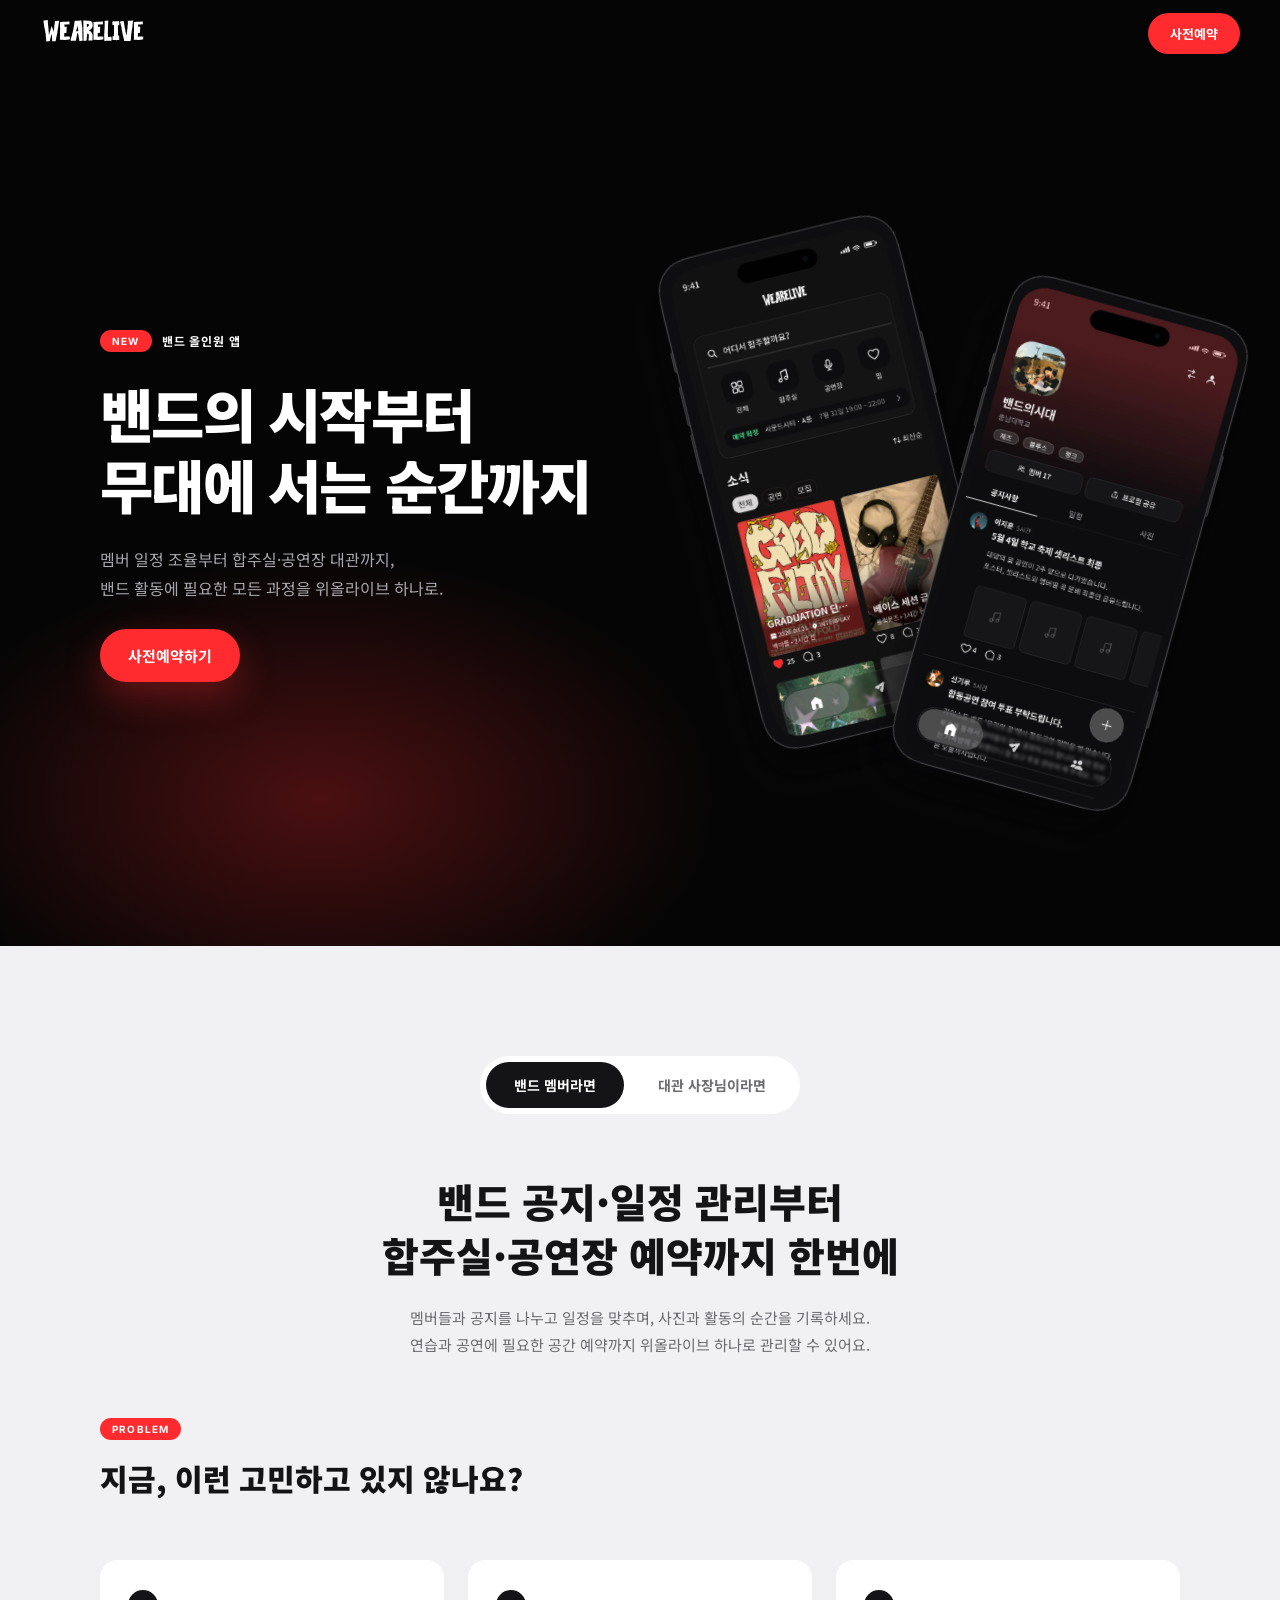
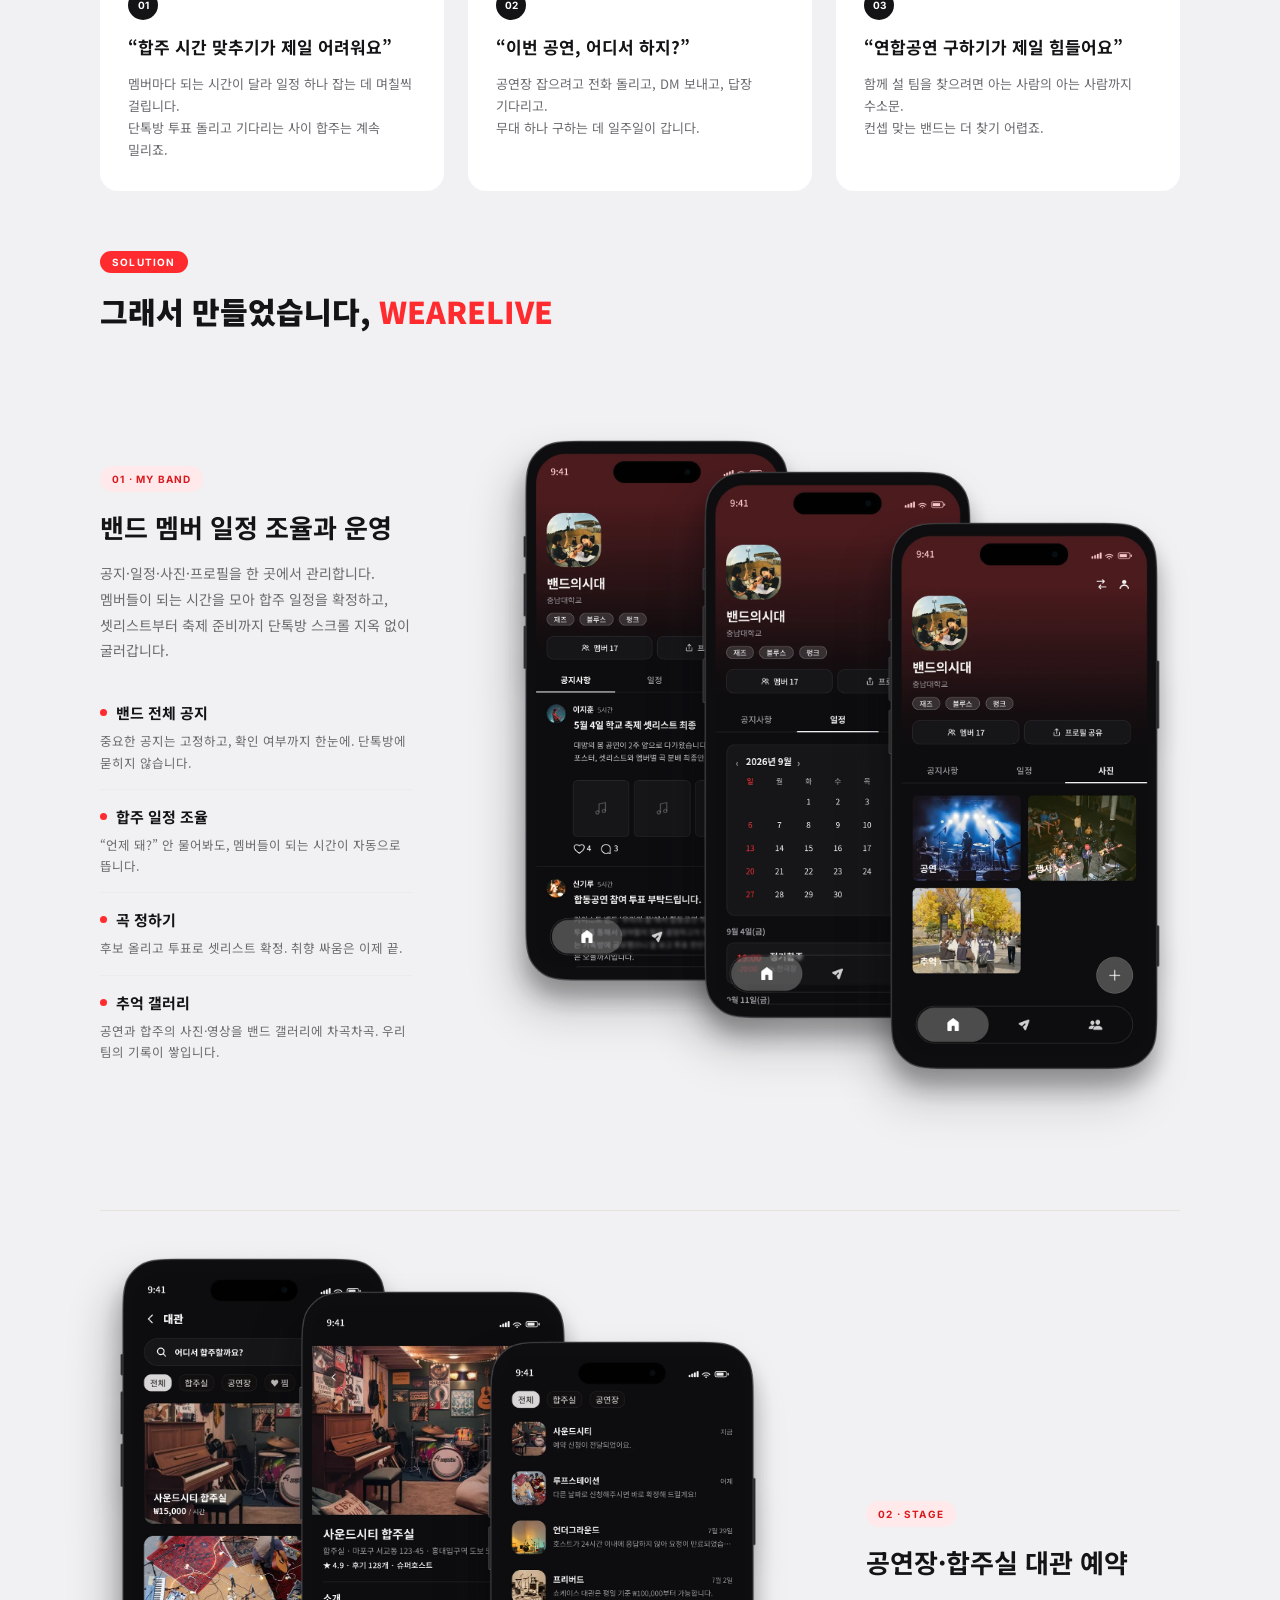
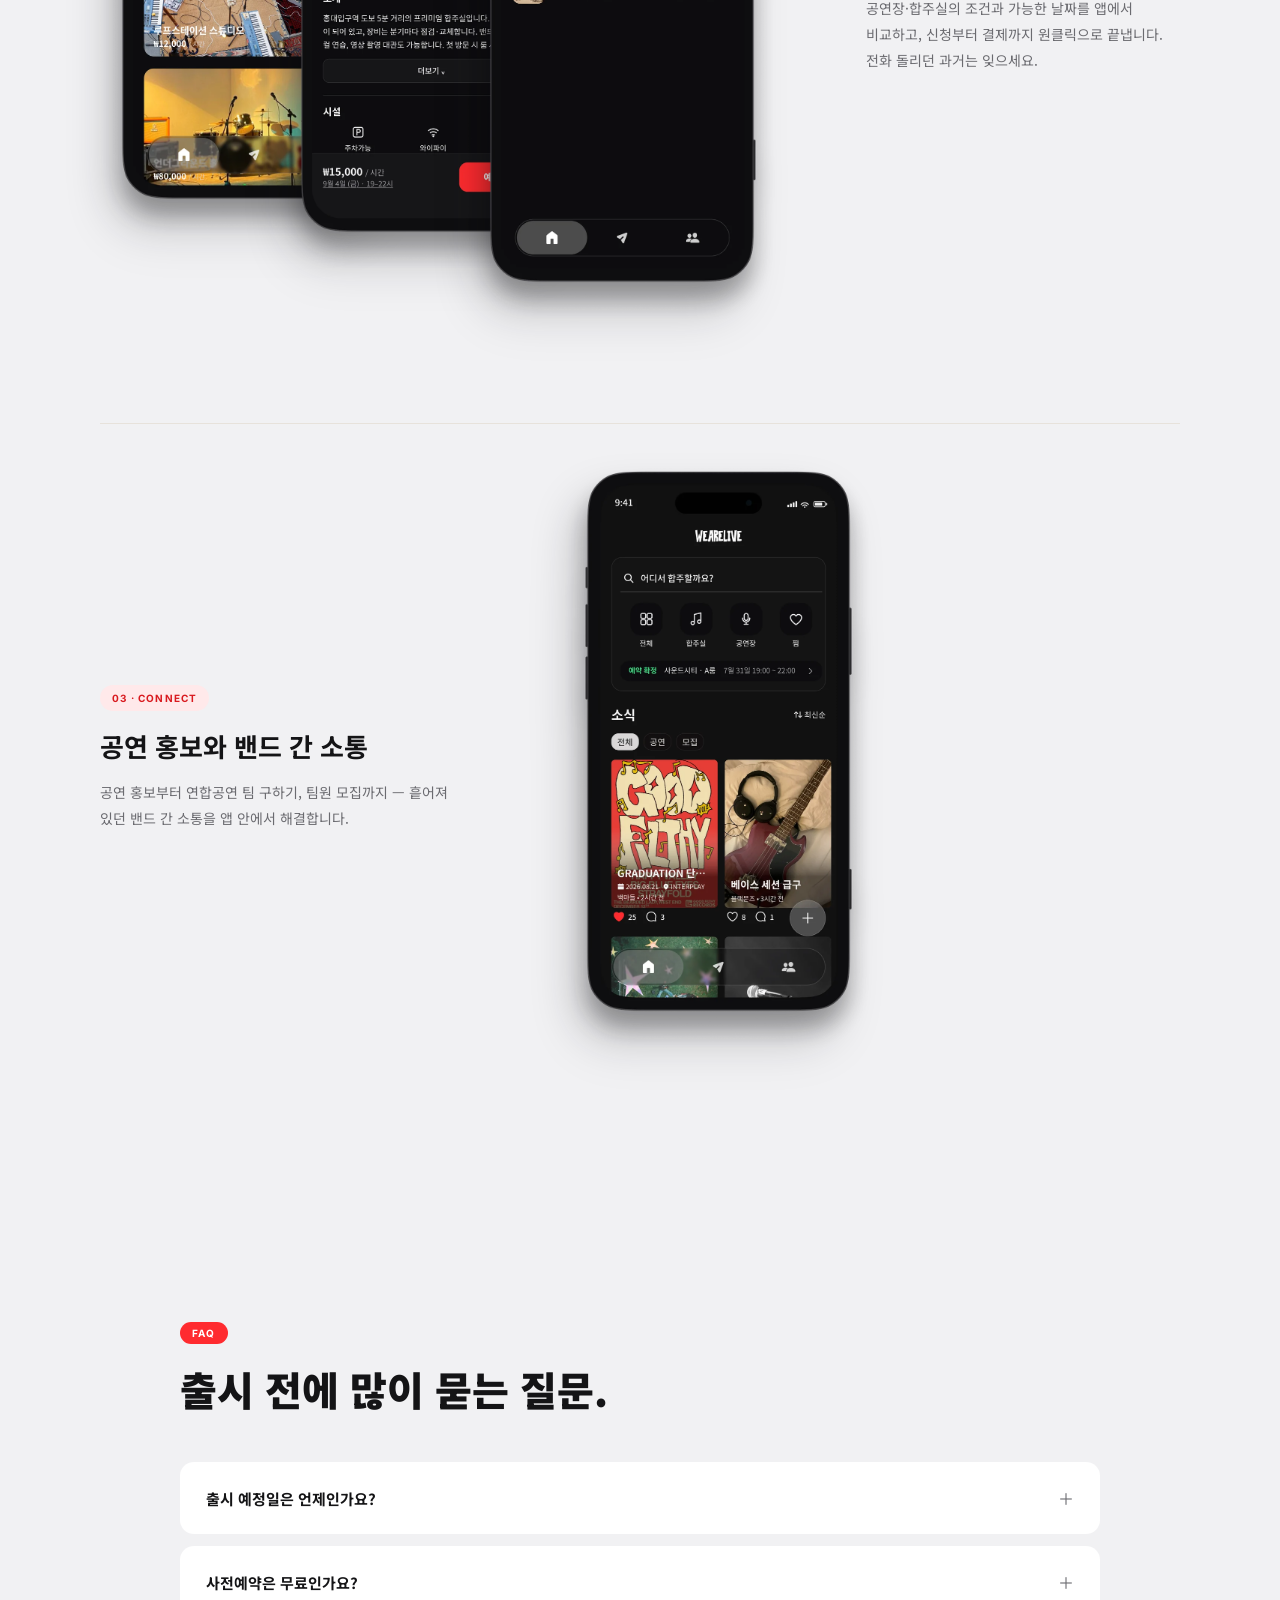
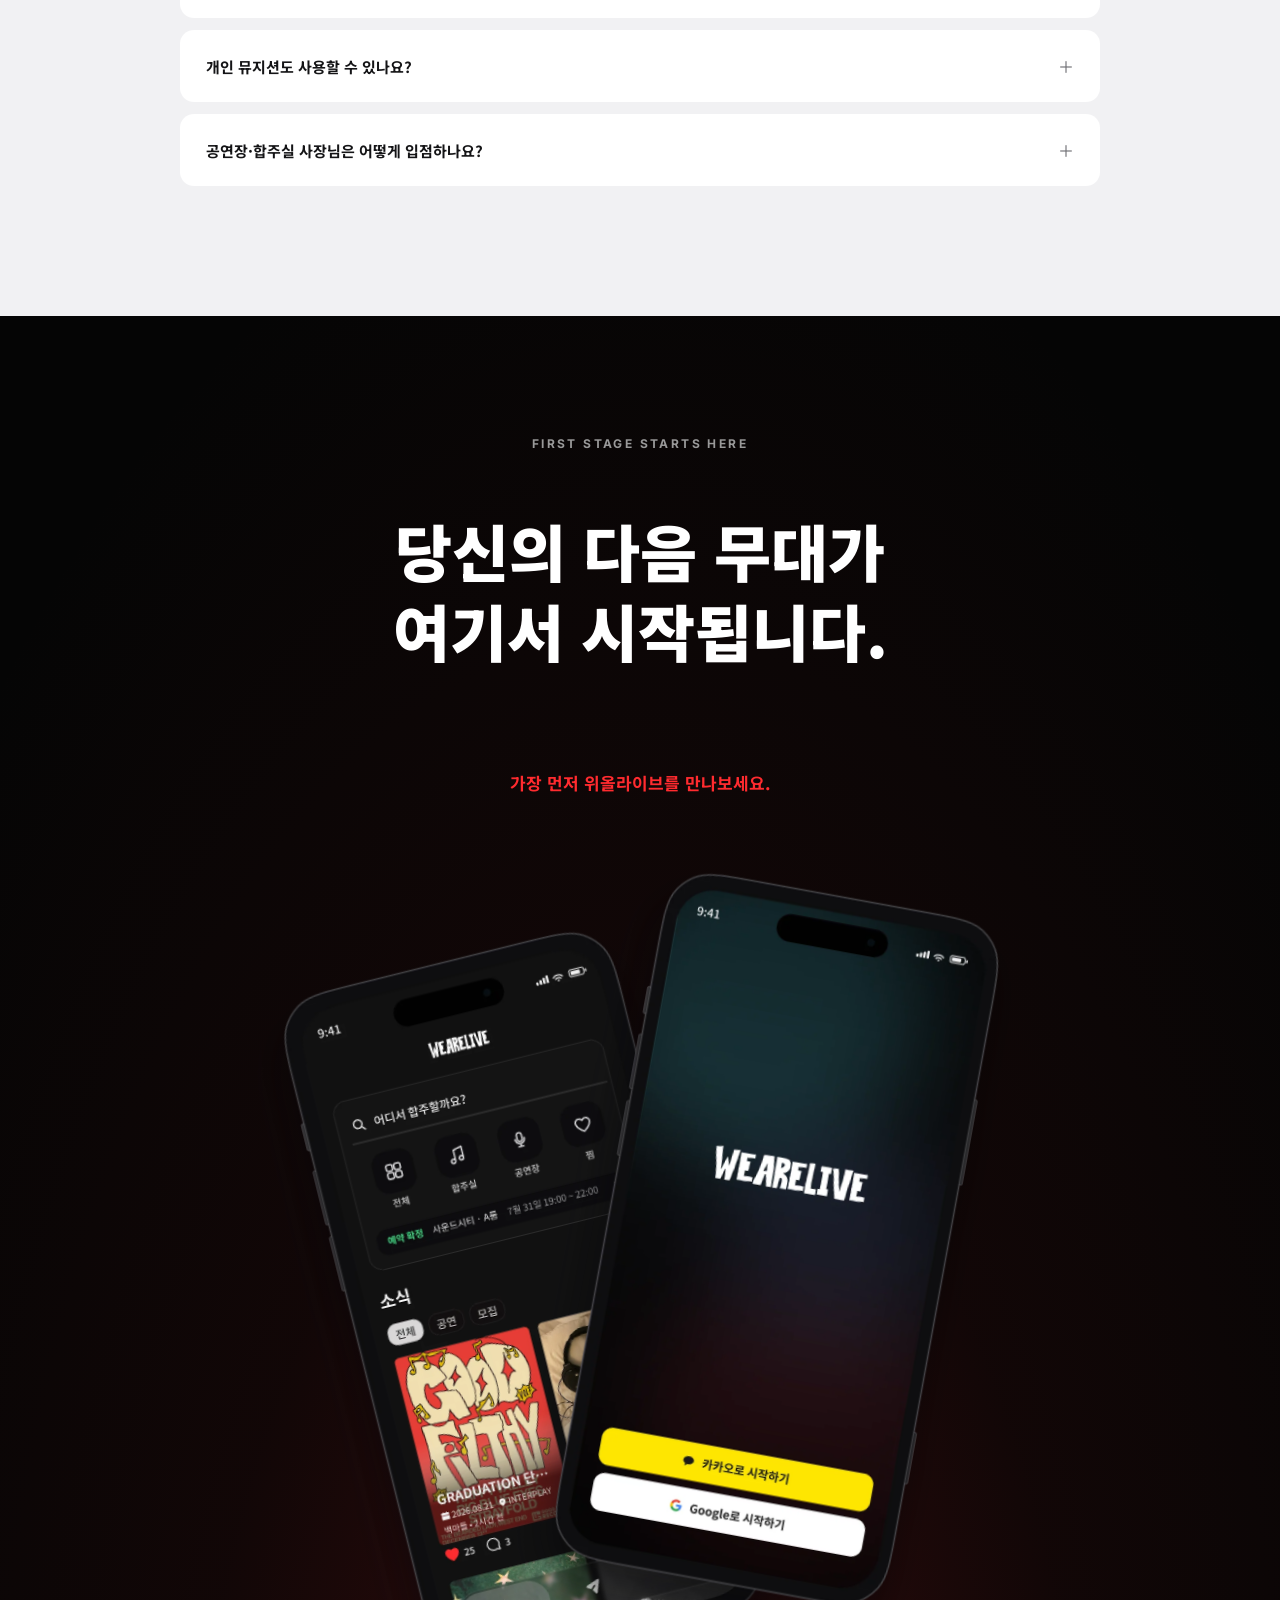
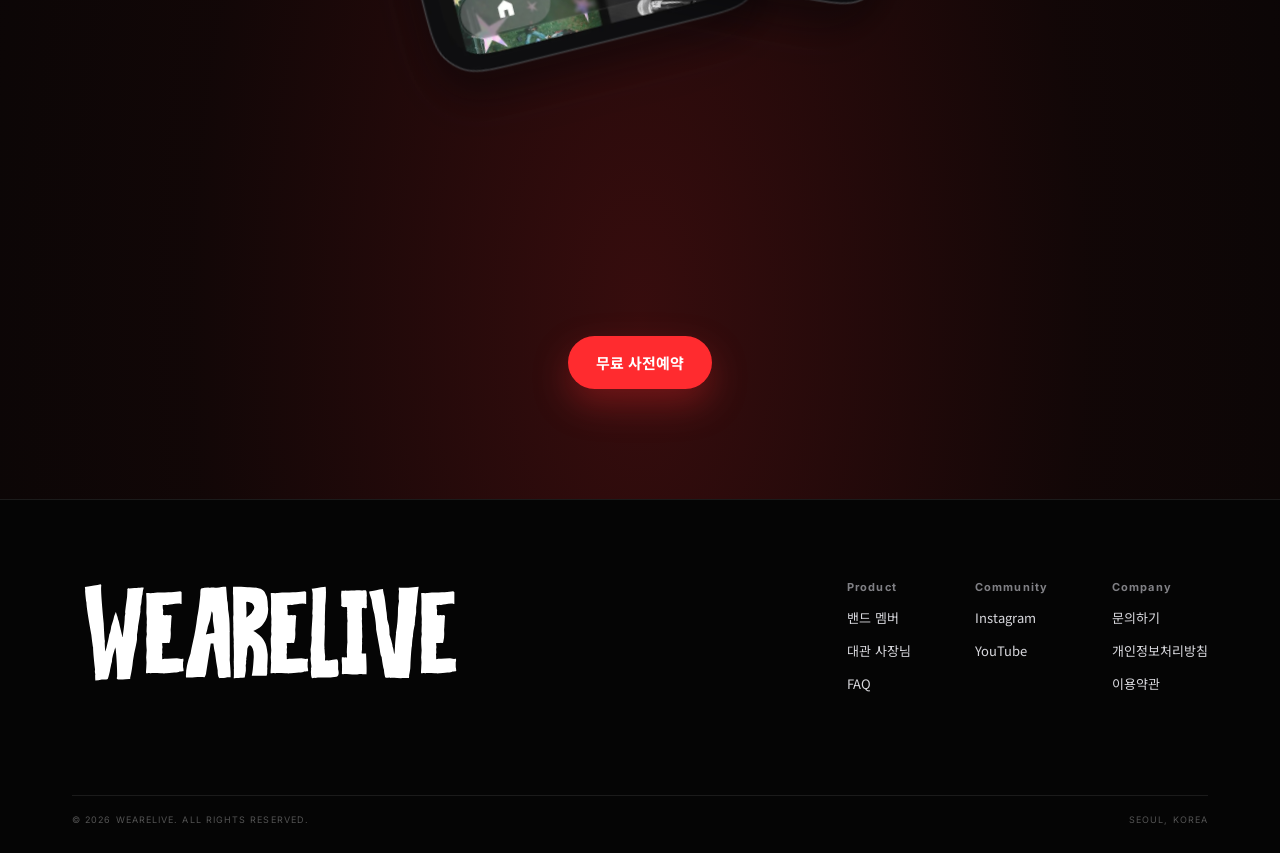
==== index.html @ c90bc494 "백엔드 제거: 서버 없이 동작하는 정적 웹페이지로 전환 - Spring Boot 프로젝트(Java·Thymeleaf·Maven·테스트) 전체 삭제 - 밴드 멤버 페이지는 index" ====
<!DOCTYPE html>
<!-- Figma "01 랜딩 – 밴드 탭" (node 102:819) — 밴드 멤버(일반 유저) 랜딩. 사장님 페이지(owner.html)와 자산·폼을 공유하지 않습니다. -->
<html lang="ko">
<head>
  <meta charset="UTF-8">
  <meta name="viewport" content="width=device-width, initial-scale=1.0">
  <link rel="icon" type="image/svg+xml" href="assets/shared/logo.svg">
  <link rel="preconnect" href="https://fonts.googleapis.com">
  <link rel="preconnect" href="https://fonts.gstatic.com" crossorigin>
  <link rel="stylesheet" href="https://fonts.googleapis.com/css2?family=Inter:wght@400;700;800&family=Noto+Sans+KR:wght@400;700;900&display=swap">
  <link rel="stylesheet" href="css/landing.css">
  <script src="js/landing.js" defer></script>
  <title>WEARELIVE — 밴드의 시작부터 무대에 서는 순간까지</title>
  <meta name="description" content="밴드 멤버 일정 조율부터 합주실·공연장 대관까지, 밴드 활동에 필요한 모든 과정을 위올라이브 하나로.">
</head>
<body class="landing landing--band">
  <header class="site-header">
    <a href="index.html" class="site-header__logo" aria-label="WEARELIVE 홈">
      <img src="assets/shared/logo.svg" alt="WEARELIVE" width="107" height="28">
    </a>
    <a class="red-button red-button--sm" href="https://docs.google.com/forms/d/1k9AXAFiB6ekKuRddNuYwUhi_EzoPl2kFMu6Gv_m4BY8/viewform?edit_requested=true">사전예약</a>
  </header>
  <main>
    <section class="hero">
      <div class="hero__inner">
        <div class="hero__copy">
          <div class="hero__eyebrow">
            <span class="pill pill--solid">NEW</span>
            <span>밴드 올인원 앱</span>
          </div>
          <h1 class="hero__title">
            <span>밴드의 시작부터</span><span>무대에 서는 순간까지</span>
          </h1>
          <p class="hero__desc">
            <span>멤버 일정 조율부터 합주실·공연장 대관까지,</span><span>밴드 활동에 필요한 모든 과정을 위올라이브 하나로.</span>
          </p>
          <a class="red-button red-button--md" href="https://docs.google.com/forms/d/1k9AXAFiB6ekKuRddNuYwUhi_EzoPl2kFMu6Gv_m4BY8/viewform?edit_requested=true">사전예약하기</a>
        </div>
        <div class="hero__visual">
          <div class="phone-collage" style="width:647.31px;aspect-ratio:647.31 / 659">
            <div class="phone-collage__box" style="left:0%;top:0%;width:63.055%;height:90.344%">
              <div class="phone-collage__phone" style="width:70.47%;height:91.14%;transform:rotate(-13.73deg)">
                <img class="phone-shot" src="assets/band/phone-home.webp" alt="위올라이브 홈 화면" decoding="async" loading="eager">
              </div>
            </div>
            <div class="phone-collage__box" style="left:34.694%;top:8.869%;width:65.306%;height:91.13%">
              <div class="phone-collage__phone" style="width:68.133%;height:90.475%;transform:rotate(15.5deg)">
                <img class="phone-shot" src="assets/band/phone-band-notice.webp" alt="밴드 공지사항 화면" decoding="async" loading="eager">
              </div>
            </div>
          </div>
        </div>
      </div>
    </section>
    <section class="audience" aria-label="밴드 멤버를 위한 기능">
      <nav class="audience-switch" aria-label="대상 선택">
        <span class="audience-switch__tab is-active" aria-current="page">밴드 멤버라면</span>
        <a href="owner.html" class="audience-switch__tab">대관 사장님이라면</a>
      </nav>
      <div class="panel-hero">
        <h2 class="panel-hero__title">
          <span>밴드 공지·일정 관리부터</span><span>합주실·공연장 예약까지 한번에</span>
        </h2>
        <p class="panel-hero__desc">
          <span>멤버들과 공지를 나누고 일정을 맞추며, 사진과 활동의 순간을 기록하세요.</span><span>연습과 공연에 필요한 공간 예약까지 위올라이브 하나로 관리할 수 있어요.</span>
        </p>
      </div>
      <div class="section-head">
        <span class="pill pill--solid">PROBLEM</span>
        <h2 class="section-head__title">지금, 이런 고민하고 있지 않나요?</h2>
      </div>
      <ol class="problem-grid">
        <li class="problem-card">
          <span class="problem-card__num">01</span>
          <h3 class="problem-card__title">“합주 시간 맞추기가 제일 어려워요”</h3>
          <p class="problem-card__body">
            <span>멤버마다 되는 시간이 달라 일정 하나 잡는 데 며칠씩 걸립니다.</span><span>단톡방 투표 돌리고 기다리는 사이 합주는 계속 밀리죠.</span>
          </p>
        </li>
        <li class="problem-card">
          <span class="problem-card__num">02</span>
          <h3 class="problem-card__title">“이번 공연, 어디서 하지?”</h3>
          <p class="problem-card__body">
            <span>공연장 잡으려고 전화 돌리고, DM 보내고, 답장 기다리고.</span><span>무대 하나 구하는 데 일주일이 갑니다.</span>
          </p>
        </li>
        <li class="problem-card">
          <span class="problem-card__num">03</span>
          <h3 class="problem-card__title">“연합공연 구하기가 제일 힘들어요”</h3>
          <p class="problem-card__body">
            <span>함께 설 팀을 찾으려면 아는 사람의 아는 사람까지 수소문.</span><span>컨셉 맞는 밴드는 더 찾기 어렵죠.</span>
          </p>
        </li>
      </ol>
      <div class="section-head">
        <span class="pill pill--solid">SOLUTION</span>
        <h2 class="section-head__title">그래서 만들었습니다, <em>WEARELIVE</em></h2>
      </div>
      <div class="solution-rows">
        <div class="solution-row solution-row--visual-right">
          <div class="solution-row__text">
            <div class="solution-intro">
              <span class="pill pill--tint">01 · MY BAND</span>
              <h3 class="solution-intro__title">밴드 멤버 일정 조율과 운영</h3>
              <p class="solution-intro__desc">
                <span>공지·일정·사진·프로필을 한 곳에서 관리합니다. 멤버들이 되는 시간을 모아 합주 일정을</span><span>확정하고, 셋리스트부터 축제 준비까지 단톡방 스크롤 지옥 없이 굴러갑니다.</span>
              </p>
            </div>
            <ul class="feature-list">
              <li class="feature-list__item">
                <span class="feature-list__title">
                  <img src="assets/shared/bullet-dot.svg" alt="" width="7" height="7">
                  밴드 전체 공지
                </span>
                <span class="feature-list__body">중요한 공지는 고정하고, 확인 여부까지 한눈에. 단톡방에 묻히지 않습니다.</span>
              </li>
              <li class="feature-list__item">
                <span class="feature-list__title">
                  <img src="assets/shared/bullet-dot.svg" alt="" width="7" height="7">
                  합주 일정 조율
                </span>
                <span class="feature-list__body">“언제 돼?” 안 물어봐도, 멤버들이 되는 시간이 자동으로 뜹니다.</span>
              </li>
              <li class="feature-list__item">
                <span class="feature-list__title">
                  <img src="assets/shared/bullet-dot.svg" alt="" width="7" height="7">
                  곡 정하기
                </span>
                <span class="feature-list__body">후보 올리고 투표로 셋리스트 확정. 취향 싸움은 이제 끝.</span>
              </li>
              <li class="feature-list__item">
                <span class="feature-list__title">
                  <img src="assets/shared/bullet-dot.svg" alt="" width="7" height="7">
                  추억 갤러리
                </span>
                <span class="feature-list__body">공연과 합주의 사진·영상을 밴드 갤러리에 차곡차곡. 우리 팀의 기록이 쌓입니다.</span>
              </li>
            </ul>
          </div>
          <div class="solution-row__visual">
            <div class="phone-collage" style="width:677px;aspect-ratio:677 / 669">
              <div class="phone-collage__box" style="left:0%;top:0%;width:45.495%;height:86.846%">
                <div class="phone-collage__phone" style="width:100%;height:100%">
                  <img class="phone-shot" src="assets/band/phone-band-notice.webp" alt="밴드 공지사항 화면" decoding="async" loading="lazy">
                </div>
              </div>
              <div class="phone-collage__box" style="left:26.44%;top:4.634%;width:45.938%;height:87.892%">
                <div class="phone-collage__phone" style="width:100%;height:100%">
                  <img class="phone-shot" src="assets/band/phone-band-schedule.webp" alt="밴드 일정 캘린더 화면" decoding="async" loading="lazy">
                </div>
              </div>
              <div class="phone-collage__box" style="left:53.914%;top:12.257%;width:46.086%;height:87.743%">
                <div class="phone-collage__phone" style="width:100%;height:100%">
                  <img class="phone-shot" src="assets/band/phone-band-photos.webp" alt="밴드 사진 갤러리 화면" decoding="async" loading="lazy">
                </div>
              </div>
            </div>
          </div>
        </div>
        <div class="solution-row solution-row--visual-left">
          <div class="solution-row__text">
            <div class="solution-intro">
              <span class="pill pill--tint">02 · STAGE</span>
              <h3 class="solution-intro__title">공연장·합주실 대관 예약</h3>
              <p class="solution-intro__desc">
                <span>공연장·합주실의 조건과 가능한 날짜를 앱에서 비교하고, 신청부터 결제까지 원클릭으로 끝냅니다.</span><span>전화 돌리던 과거는 잊으세요.</span>
              </p>
            </div>
          </div>
          <div class="solution-row__visual">
            <div class="phone-collage" style="width:676px;aspect-ratio:676 / 664">
              <div class="phone-collage__box" style="left:0%;top:0%;width:45.562%;height:87.5%">
                <div class="phone-collage__phone" style="width:100%;height:100%">
                  <img class="phone-shot" src="assets/band/phone-rental-list.webp" alt="합주실·공연장 대관 목록 화면" decoding="async" loading="lazy">
                </div>
              </div>
              <div class="phone-collage__box" style="left:26.479%;top:4.97%;width:45.562%;height:87.349%">
                <div class="phone-collage__phone" style="width:100%;height:100%">
                  <img class="phone-shot" src="assets/band/phone-rental-detail.webp" alt="합주실 상세 및 예약 화면" decoding="async" loading="lazy">
                </div>
              </div>
              <div class="phone-collage__box" style="left:54.438%;top:12.5%;width:45.562%;height:87.5%">
                <div class="phone-collage__phone" style="width:100%;height:100%">
                  <img class="phone-shot" src="assets/band/phone-chat-list.webp" alt="대관 채팅 목록 화면" decoding="async" loading="lazy">
                </div>
              </div>
            </div>
          </div>
        </div>
        <div class="solution-row solution-row--visual-right">
          <div class="solution-row__text">
            <div class="solution-intro">
              <span class="pill pill--tint">03 · CONNECT</span>
              <h3 class="solution-intro__title">공연 홍보와 밴드 간 소통</h3>
              <p class="solution-intro__desc">
                <span>공연 홍보부터 연합공연 팀 구하기, 팀원 모집까지 —</span><span>흩어져 있던 밴드 간 소통을 앱 안에서 해결합니다.</span>
              </p>
            </div>
          </div>
          <div class="solution-row__visual">
            <div class="phone-collage" style="width:615px;aspect-ratio:615 / 580">
              <div class="phone-collage__box" style="left:0%;top:0%;width:49.919%;height:100%">
                <div class="phone-collage__phone" style="width:100%;height:100%">
                  <img class="phone-shot" src="assets/band/phone-home.webp" alt="공연·모집 소식 피드 화면" decoding="async" loading="lazy">
                </div>
              </div>
              <div class="phone-collage__box" style="left:49.919%;top:0%;width:50.081%;height:100%">
                <div class="phone-collage__phone" style="width:100%;height:100%">
                  <img class="phone-shot" src="assets/band/phone-audition.webp" alt="보컬 오디션 공고 화면" decoding="async" loading="lazy">
                </div>
              </div>
            </div>
          </div>
        </div>
      </div>
    </section>
    <section class="faq" id="faq">
      <div class="faq__inner">
        <div class="faq__head">
          <span class="pill pill--solid">FAQ</span>
          <h2 class="faq__title">출시 전에 많이 묻는 질문.</h2>
        </div>
        <ul class="faq__list">
          <li>
            <details class="faq-item" name="faq">
              <summary class="faq-item__q">
                <span>출시 예정일은 언제인가요?</span>
                <span class="faq-item__icon" aria-hidden="true">＋</span>
              </summary>
              <div class="faq-item__a"><p>정확한 출시일은 확정되는 대로 사전예약자분들께 이메일로 가장 먼저 안내해 드립니다.</p></div>
            </details>
          </li>
          <li>
            <details class="faq-item" name="faq">
              <summary class="faq-item__q">
                <span>사전예약은 무료인가요?</span>
                <span class="faq-item__icon" aria-hidden="true">＋</span>
              </summary>
              <div class="faq-item__a"><p>네, 사전예약은 완전히 무료입니다. 사전예약자에게는 비공개 베타 초대 소식을 먼저 보내드려요.</p></div>
            </details>
          </li>
          <li>
            <details class="faq-item" name="faq">
              <summary class="faq-item__q">
                <span>개인 뮤지션도 사용할 수 있나요?</span>
                <span class="faq-item__icon" aria-hidden="true">＋</span>
              </summary>
              <div class="faq-item__a"><p>물론입니다. 팀 없이도 합주실·공연장 예약과 팀원 모집 게시판을 이용할 수 있어요.</p></div>
            </details>
          </li>
          <li>
            <details class="faq-item" name="faq">
              <summary class="faq-item__q">
                <span>공연장·합주실 사장님은 어떻게 입점하나요?</span>
                <span class="faq-item__icon" aria-hidden="true">＋</span>
              </summary>
              <div class="faq-item__a"><p>‘대관 사장님이라면’ 탭에서 사장님 전용 사전예약을 남겨주시면 입점 절차를 따로 안내해 드립니다.</p></div>
            </details>
          </li>
        </ul>
      </div>
    </section>
    <section class="final-cta">
      <p class="final-cta__kicker">FIRST STAGE STARTS HERE</p>
      <h2 class="final-cta__title">
        <span>당신의 다음 무대가</span>
        <span>여기서 시작됩니다.</span>
      </h2>
      <p class="final-cta__sub">가장 먼저 위올라이브를 만나보세요.</p>
      <div class="final-cta__visual">
        <div class="phone-collage" style="width:792.2px;aspect-ratio:792.2 / 880.66">
          <div class="phone-collage__box" style="left:0%;top:6.317%;width:71.73%;height:93.683%">
            <div class="phone-collage__phone" style="width:70.216%;height:91.027%;transform:rotate(-13.95deg)">
              <img class="phone-shot" src="assets/band/phone-home.webp" alt="위올라이브 홈 화면" decoding="async" loading="lazy">
            </div>
          </div>
          <div class="phone-collage__box" style="left:33.552%;top:0%;width:66.448%;height:92.007%">
            <div class="phone-collage__phone" style="width:75.608%;height:92.686%;transform:rotate(10.35deg)">
              <img class="phone-shot" src="assets/band/phone-login.webp" alt="위올라이브 로그인 화면" decoding="async" loading="lazy">
            </div>
          </div>
        </div>
      </div>
      <a class="red-button red-button--md" href="https://docs.google.com/forms/d/1k9AXAFiB6ekKuRddNuYwUhi_EzoPl2kFMu6Gv_m4BY8/viewform?edit_requested=true">무료 사전예약</a>
    </section>
  </main>
  <footer class="site-footer">
    <div class="site-footer__top">
      <img class="site-footer__logo" src="assets/shared/logo.svg" alt="WEARELIVE" width="398" height="104">
      <nav class="site-footer__cols" aria-label="푸터">
        <div class="site-footer__col">
          <p class="site-footer__label">Product</p>
          <a href="index.html">밴드 멤버</a>
          <a href="owner.html">대관 사장님</a>
          <a href="#faq">FAQ</a>
        </div>
        <div class="site-footer__col">
          <p class="site-footer__label">Community</p>
          <a href="#">Instagram</a>
          <a href="#">YouTube</a>
        </div>
        <div class="site-footer__col">
          <p class="site-footer__label">Company</p>
          <a href="#">문의하기</a>
          <a href="#">개인정보처리방침</a>
          <a href="#">이용약관</a>
        </div>
      </nav>
    </div>
    <div class="site-footer__bottom">
      <p>© 2026 WEARELIVE. ALL RIGHTS RESERVED.</p>
      <p>SEOUL, KOREA</p>
    </div>
  </footer>
  <button type="button" class="top-button" data-top-button aria-label="맨 위로" tabindex="-1">
    <span class="top-button__arrow" aria-hidden="true">↑</span>
    <span class="top-button__label" aria-hidden="true">TOP</span>
  </button>
</body>
</html>
---- css/landing.css ----
/* WEARELIVE landing — shared styles for both audience pages. */

:root {
  --red: #ff2b2f;
  --red-deep: #d91a1f;
  --red-tint: #ffe9ea;
  --red-tint-strong: #ffeff0;
  --ink: #141416;
  --muted: #6b6b70;
  --muted-light: #a6a6ac;
  --placeholder: #a6a6ab;
  --bg-dark: #050505;
  --bg-light: #f1f1f3;
  --line: #ececef;
  --line-warm: #e7e2db;
  --line-dark: #1b1b1b;
  --field-bg: #f8f8f9;
  --field-line: #e5e5e8;

  --font-kr: 'Noto Sans KR', system-ui, -apple-system, sans-serif;
  --font-en: 'Inter', var(--font-kr);

  --header-h: 66px;
  --content-w: 1240px;
  --gutter: 100px;
}

*,
*::before,
*::after {
  box-sizing: border-box;
}

html {
  scroll-behavior: smooth;
  scroll-padding-top: var(--header-h);
}

body {
  margin: 0;
  background: var(--bg-dark);
  color: var(--ink);
  font-family: var(--font-kr);
  -webkit-font-smoothing: antialiased;
  word-break: keep-all;
}

h1,
h2,
h3,
p {
  margin: 0;
}

img {
  display: block;
  max-width: 100%;
}

button {
  font: inherit;
  color: inherit;
  background: none;
  border: 0;
  padding: 0;
  cursor: pointer;
}

a {
  color: inherit;
  text-decoration: none;
}

:focus-visible {
  outline: 2px solid var(--red);
  outline-offset: 3px;
}


@media (max-width: 1200px) {
  :root {
    --gutter: 48px;
  }
}

@media (max-width: 640px) {
  :root {
    --gutter: 20px;
    --header-h: 58px;
  }
}

@media (prefers-reduced-motion: reduce) {
  html {
    scroll-behavior: auto;
  }
  *,
  *::before,
  *::after {
    animation-duration: 0.01ms !important;
    transition-duration: 0.01ms !important;
  }
}


/* ───────── Primitives ───────── */

.pill {
  display: inline-flex;
  align-items: center;
  border-radius: 999px;
  font-family: var(--font-en);
  font-weight: 700;
  font-size: 10px;
  letter-spacing: 1.2px;
  line-height: normal;
  white-space: nowrap;
}
.pill--solid {
  padding: 5px 12px;
  background: var(--red);
  color: #fff;
}
.pill--tint {
  padding: 7px 12px;
  background: var(--red-tint);
  color: var(--red-deep);
}

.red-button {
  display: inline-flex;
  align-items: center;
  justify-content: center;
  border-radius: 999px;
  background: var(--red);
  color: #fff;
  font-weight: 700;
  line-height: normal;
  white-space: nowrap;
  transition: background-color 0.15s ease, transform 0.15s ease;
}
.red-button:hover {
  background: #ff4649;
}
.red-button:active {
  transform: translateY(1px);
}
.red-button--md {
  padding: 16px 28px;
  font-size: 15px;
  filter: drop-shadow(0 15px 17.5px rgba(255, 43, 47, 0.3));
}
.red-button--sm {
  padding: 11px 22px;
  font-size: 13px;
}

/* Lines that break exactly as in the design on wide screens and flow naturally on phones. */
.hero__title > span,
.hero__desc > span,
.panel-hero__title > span,
.panel-hero__desc > span,
.problem-card__body > span,
.final-cta__title > span {
  display: block;
}
/* Solution descriptions sit in a narrower column than the design's clipped one, so let them flow. */
.solution-intro__desc > span + span::before {
  content: ' ';
}

/* ───────── Header ───────── */

.site-header {
  position: sticky;
  top: 0;
  z-index: 40;
  display: flex;
  align-items: center;
  justify-content: space-between;
  height: var(--header-h);
  padding: 0 40px;
  background: var(--bg-dark);
}
.site-header__logo img {
  width: 107px;
  height: 28px;
}

/* ───────── Phones ───────── */

.phone-collage {
  position: relative;
  max-width: 100%;
}
.phone-collage__box {
  position: absolute;
  display: flex;
  align-items: center;
  justify-content: center;
}
.phone-collage__phone {
  flex: none;
  position: relative;
}
.phone-shot {
  width: 100%;
  filter: drop-shadow(-12px 24px 20px rgba(15, 15, 20, 0.22));
  height: 100%;
  object-fit: cover;
  pointer-events: none;
  user-select: none;
}

.phone-mockup {
  position: relative;
  width: 100%;
  height: 100%;
  background: #131315;
  border: 3.5px solid #dcdce1;
  border-radius: 14.2% / 6.7%;
  filter: drop-shadow(-20px 30px 17px rgba(15, 15, 20, 0.3));
}
.phone-mockup__screen {
  position: absolute;
  inset: 1.52% 3.2%;
  overflow: hidden;
  border-radius: 12% / 5.5%;
  background: linear-gradient(114.56deg, #fff 0%, #fafafb 42.857%, #f2f2f5 71.429%);
}
.phone-mockup__screen img {
  width: 100%;
  height: 100%;
  object-fit: cover;
}
.phone-mockup__island {
  position: absolute;
  inset: 4.17% 34.8% 91.67% 34.8%;
  border-radius: 999px;
  background: #08080a;
}
.phone-mockup__btn {
  position: absolute;
  border-radius: 3px;
  background: #b0b0ba;
}
.phone-mockup__btn--r {
  inset: 22.35% -2.6% 66.67% 100.8%;
}
.phone-mockup__btn--l {
  inset: 18.18% 100.8% 66.67% -2.6%;
}

/* ───────── Hero ───────── */

.hero {
  overflow: hidden;
  background:
    radial-gradient(ellipse 800px 489px at 320px 733px, rgba(255, 43, 47, 0.28) 0%, rgba(255, 43, 47, 0) 50%),
    var(--bg-dark);
}
.hero__inner {
  display: flex;
  align-items: center;
  justify-content: space-between;
  gap: 40px;
  max-width: 1440px;
  min-height: 880px;
  margin: 0 auto;
  padding: 0 92px 0 var(--gutter);
}
.hero__copy {
  display: flex;
  flex-direction: column;
  align-items: flex-start;
  gap: 26px;
  flex: none;
}
.hero__eyebrow {
  display: flex;
  align-items: center;
  gap: 10px;
  color: #fff;
  font-size: 12px;
  font-weight: 700;
  letter-spacing: 0.96px;
}
.hero__title {
  color: #fff;
  font-size: 58px;
  font-weight: 900;
  line-height: 1.22;
  letter-spacing: -1.74px;
}
.hero__desc {
  color: var(--muted-light);
  font-size: 16px;
  line-height: 1.8;
}
.hero__visual {
  flex: 0 1 648px;
  display: flex;
  justify-content: flex-end;
  /* Phones sit ~23px lower than the copy's centre in the design. */
  margin-top: 46px;
}

/* ───────── Audience section ───────── */

.audience {
  display: flex;
  flex-direction: column;
  align-items: center;
  gap: 60px;
  padding: 110px var(--gutter) 120px;
  background: var(--bg-light);
}
.audience > * {
  width: 100%;
  max-width: var(--content-w);
}

.audience-switch {
  display: inline-flex;
  gap: 6px;
  width: auto !important;
  padding: 6px;
  border-radius: 999px;
  background: #fff;
}
.audience-switch__tab {
  padding: 13px 28px;
  border-radius: 999px;
  color: var(--muted);
  font-size: 14px;
  font-weight: 700;
  line-height: normal;
  white-space: nowrap;
  transition: color 0.15s ease, background-color 0.15s ease;
}
.audience-switch__tab:hover {
  color: var(--ink);
}
.audience-switch__tab.is-active {
  background: var(--ink);
  color: #fff;
}

.panel-hero {
  display: flex;
  flex-direction: column;
  align-items: center;
  gap: 22px;
  text-align: center;
}
.panel-hero__title {
  font-size: 40px;
  font-weight: 900;
  line-height: 1.35;
}
.panel-hero__desc {
  color: var(--muted);
  font-size: 15px;
  line-height: 1.8;
}

.section-head {
  display: flex;
  flex-direction: column;
  align-items: flex-start;
  gap: 16px;
}
.section-head__title {
  font-size: 30px;
  font-weight: 900;
  line-height: normal;
}
.section-head__title em {
  font-style: normal;
  color: var(--red);
}

.problem-grid {
  display: grid;
  grid-template-columns: repeat(3, 1fr);
  gap: 24px;
  margin: 0;
  padding: 0;
  list-style: none;
}
.problem-card {
  display: flex;
  flex-direction: column;
  gap: 14px;
  padding: 30px 28px;
  border-radius: 18px;
  background: #fff;
}
.problem-card__num {
  display: grid;
  place-items: center;
  width: 30px;
  height: 30px;
  border-radius: 999px;
  background: var(--ink);
  color: #fff;
  font-family: var(--font-en);
  font-size: 10px;
  font-weight: 700;
}
.problem-card__title {
  font-size: 17px;
  font-weight: 700;
  line-height: normal;
}
.problem-card__body {
  color: var(--muted);
  font-size: 13px;
  line-height: 1.7;
}

.solution-rows {
  display: flex;
  flex-direction: column;
  gap: 60px;
}
.solution-row {
  display: flex;
  align-items: center;
  gap: 90px;
  padding-block: 44px;
}
.solution-row + .solution-row {
  border-top: 1px solid var(--line-warm);
}
.solution-row--visual-left {
  flex-direction: row-reverse;
}
.solution-row__text {
  flex: 1 1 0;
  min-width: 0;
  display: flex;
  flex-direction: column;
  gap: 22px;
}
.solution-row--text-only .solution-row__text {
  max-width: 760px;
}
.solution-row__visual {
  flex: 0 1 auto;
  min-width: 0;
  display: flex;
  justify-content: center;
}

.solution-intro {
  display: flex;
  flex-direction: column;
  align-items: flex-start;
  gap: 16px;
}
.solution-intro__title {
  font-size: 26px;
  font-weight: 700;
  line-height: normal;
}
.solution-intro__desc {
  color: var(--muted);
  font-size: 14px;
  line-height: 1.85;
}

.feature-list {
  margin: 0;
  padding: 0;
  list-style: none;
}
.feature-list__item {
  display: flex;
  flex-direction: column;
  gap: 7px;
  padding-block: 16px;
}
.feature-list__item:not(:last-child) {
  border-bottom: 1px solid var(--line);
}
.feature-list__title {
  display: flex;
  align-items: center;
  gap: 9px;
  font-size: 15px;
  font-weight: 700;
}
.feature-list__body {
  color: var(--muted);
  font-size: 12.5px;
  line-height: 1.7;
}

/* ───────── FAQ ───────── */

.faq {
  padding: 110px var(--gutter) 130px;
  background: var(--bg-light);
}
.faq__inner {
  display: flex;
  flex-direction: column;
  gap: 44px;
  max-width: 920px;
  margin: 0 auto;
}
.faq__head {
  display: flex;
  flex-direction: column;
  align-items: flex-start;
  gap: 16px;
}
.faq__title {
  font-size: 40px;
  font-weight: 900;
  line-height: normal;
}
.faq__list {
  display: flex;
  flex-direction: column;
  gap: 12px;
  margin: 0;
  padding: 0;
  list-style: none;
}
.faq-item {
  border-radius: 14px;
  background: #fff;
}
.faq-item__q {
  list-style: none;
  cursor: pointer;
  display: flex;
  align-items: center;
  justify-content: space-between;
  gap: 16px;
  width: 100%;
  padding: 24px 26px;
  border-radius: 14px;
  text-align: left;
  color: var(--ink);
  font-size: 15px;
  font-weight: 700;
  line-height: normal;
}
.faq-item__icon {
  flex: none;
  color: var(--muted);
  font-family: var(--font-en);
  font-size: 16px;
  font-weight: 400;
  transition: transform 0.2s ease;
}
.faq-item__q::-webkit-details-marker {
  display: none;
}
.faq-item[open] .faq-item__icon {
  transform: rotate(45deg);
}
.faq-item__a {
  padding: 0 26px 24px;
  color: var(--muted);
  font-size: 14px;
  line-height: 1.8;
}

/* ───────── Final CTA ───────── */

.final-cta {
  display: flex;
  flex-direction: column;
  align-items: center;
  padding: 120px var(--gutter) 110px;
  overflow: hidden;
  text-align: center;
  background:
    radial-gradient(ellipse 900px 100% at 50% 90%, rgba(255, 43, 47, 0.2) 0%, rgba(128, 22, 23, 0.1) 50%, rgba(0, 0, 0, 0) 100%),
    var(--bg-dark);
}
.final-cta__kicker {
  color: #999;
  font-family: var(--font-en);
  font-size: 12px;
  font-weight: 700;
  letter-spacing: 2.4px;
}
.final-cta__title {
  margin-top: 60px;
  color: #fff;
  font-size: 62px;
  font-weight: 900;
  line-height: 1.28;
}
.final-cta__sub {
  margin-top: 100px;
  color: var(--red);
  font-size: 17px;
  font-weight: 700;
}
.final-cta__visual {
  display: flex;
  justify-content: center;
  width: 100%;
  margin: 60px 0 200px;
}

/* ───────── Footer ───────── */

.site-footer {
  display: flex;
  flex-direction: column;
  gap: 90px;
  padding: 80px 72px 28px;
  border-top: 1px solid var(--line-dark);
  background: var(--bg-dark);
}
.site-footer__top {
  display: flex;
  align-items: flex-start;
  justify-content: space-between;
  gap: 40px;
}
.site-footer__logo {
  width: 398px;
  height: auto;
}
.site-footer__cols {
  display: flex;
  gap: 64px;
}
.site-footer__col {
  display: flex;
  flex-direction: column;
  align-items: flex-start;
  gap: 14px;
  color: #d9d9de;
  font-size: 13px;
  white-space: nowrap;
}
.site-footer__col a:hover {
  color: #fff;
}
.site-footer__label {
  color: #808085;
  font-family: var(--font-en);
  font-size: 11px;
  font-weight: 700;
  letter-spacing: 1.1px;
}
.site-footer__bottom {
  display: flex;
  justify-content: space-between;
  gap: 16px;
  padding-top: 18px;
  border-top: 1px solid var(--line-dark);
  color: #545454;
  font-family: var(--font-en);
  font-size: 9px;
  letter-spacing: 1.08px;
}

/* ───────── TOP button ───────── */

.top-button {
  position: fixed;
  right: 32px;
  bottom: 32px;
  z-index: 30;
  display: flex;
  flex-direction: column;
  align-items: center;
  justify-content: center;
  gap: 1px;
  width: 58px;
  height: 58px;
  border: 1.5px solid #6a6a6a;
  border-radius: 999px;
  background: rgba(18, 18, 22, 0.88);
  color: #fff;
  font-family: var(--font-en);
  line-height: normal;
  opacity: 0;
  visibility: hidden;
  transform: translateY(8px);
  transition: opacity 0.2s ease, transform 0.2s ease, visibility 0.2s;
}
.top-button.is-visible {
  opacity: 1;
  visibility: visible;
  transform: none;
}
.top-button__arrow {
  font-size: 16px;
}
.top-button__label {
  font-size: 9px;
  font-weight: 800;
  letter-spacing: 1.26px;
}

/* ───────── Responsive ───────── */

@media (max-width: 1200px) {
  .hero__inner {
    padding-right: var(--gutter);
  }
  .hero__title {
    font-size: 50px;
  }
  .solution-row {
    gap: 48px;
  }
}

@media (max-width: 1024px) {
  .hero__inner {
    flex-direction: column;
    align-items: flex-start;
    justify-content: center;
    min-height: 0;
    padding-top: 96px;
    padding-bottom: 72px;
    gap: 56px;
  }
  .hero__visual {
    flex: none;
    width: 100%;
    margin-top: 0;
    justify-content: center;
  }
  .solution-row,
  .solution-row--visual-left {
    flex-direction: column;
    align-items: stretch;
    gap: 40px;
  }
  .solution-row__visual {
    width: 100%;
  }
  .problem-grid {
    grid-template-columns: 1fr;
  }
  .site-footer {
    padding-inline: var(--gutter);
  }
  .site-footer__top {
    flex-direction: column;
  }
  .site-footer__logo {
    width: 240px;
  }
}

@media (max-width: 640px) {
  .site-header {
    padding: 0 var(--gutter);
  }
  .site-header__logo img {
    width: 92px;
    height: 24px;
  }
  .hero__inner {
    padding-top: 64px;
    padding-bottom: 56px;
    gap: 40px;
  }
  .hero__copy {
    gap: 20px;
  }
  .hero__title {
    font-size: 36px;
    letter-spacing: -1px;
  }
  .hero__desc {
    font-size: 15px;
  }
  .hero__desc > span,
  .panel-hero__desc > span,
  .problem-card__body > span,
  .solution-intro__desc > span {
    display: inline;
  }
  .hero__desc > span + span::before,
  .panel-hero__desc > span + span::before,
  .problem-card__body > span + span::before,
  .solution-intro__desc > span + span::before {
    content: ' ';
  }
  .audience {
    gap: 44px;
    padding-top: 72px;
    padding-bottom: 80px;
  }
  .audience-switch__tab {
    padding: 11px 18px;
    font-size: 13px;
  }
  .panel-hero__title {
    font-size: 26px;
  }
  .panel-hero__desc {
    font-size: 14px;
  }
  .section-head__title {
    font-size: 23px;
  }
  .solution-rows {
    gap: 24px;
  }
  .solution-intro__title {
    font-size: 22px;
  }
  .faq {
    padding: 72px var(--gutter) 88px;
  }
  .faq__title {
    font-size: 28px;
  }
  .faq-item__q {
    padding: 20px;
    font-size: 14px;
  }
  .faq-item__a {
    padding: 0 20px 20px;
  }
  .final-cta {
    padding-top: 80px;
    padding-bottom: 80px;
  }
  .final-cta__title {
    margin-top: 32px;
    font-size: 36px;
  }
  .final-cta__sub {
    margin-top: 40px;
    font-size: 15px;
  }
  .final-cta__visual {
    margin: 32px 0 64px;
  }
  .site-footer {
    gap: 48px;
    padding-top: 56px;
  }
  .site-footer__cols {
    gap: 36px;
    flex-wrap: wrap;
  }
  .site-footer__bottom {
    flex-direction: column;
    gap: 6px;
  }
  .top-button {
    right: 16px;
    bottom: 16px;
    width: 50px;
    height: 50px;
  }
}
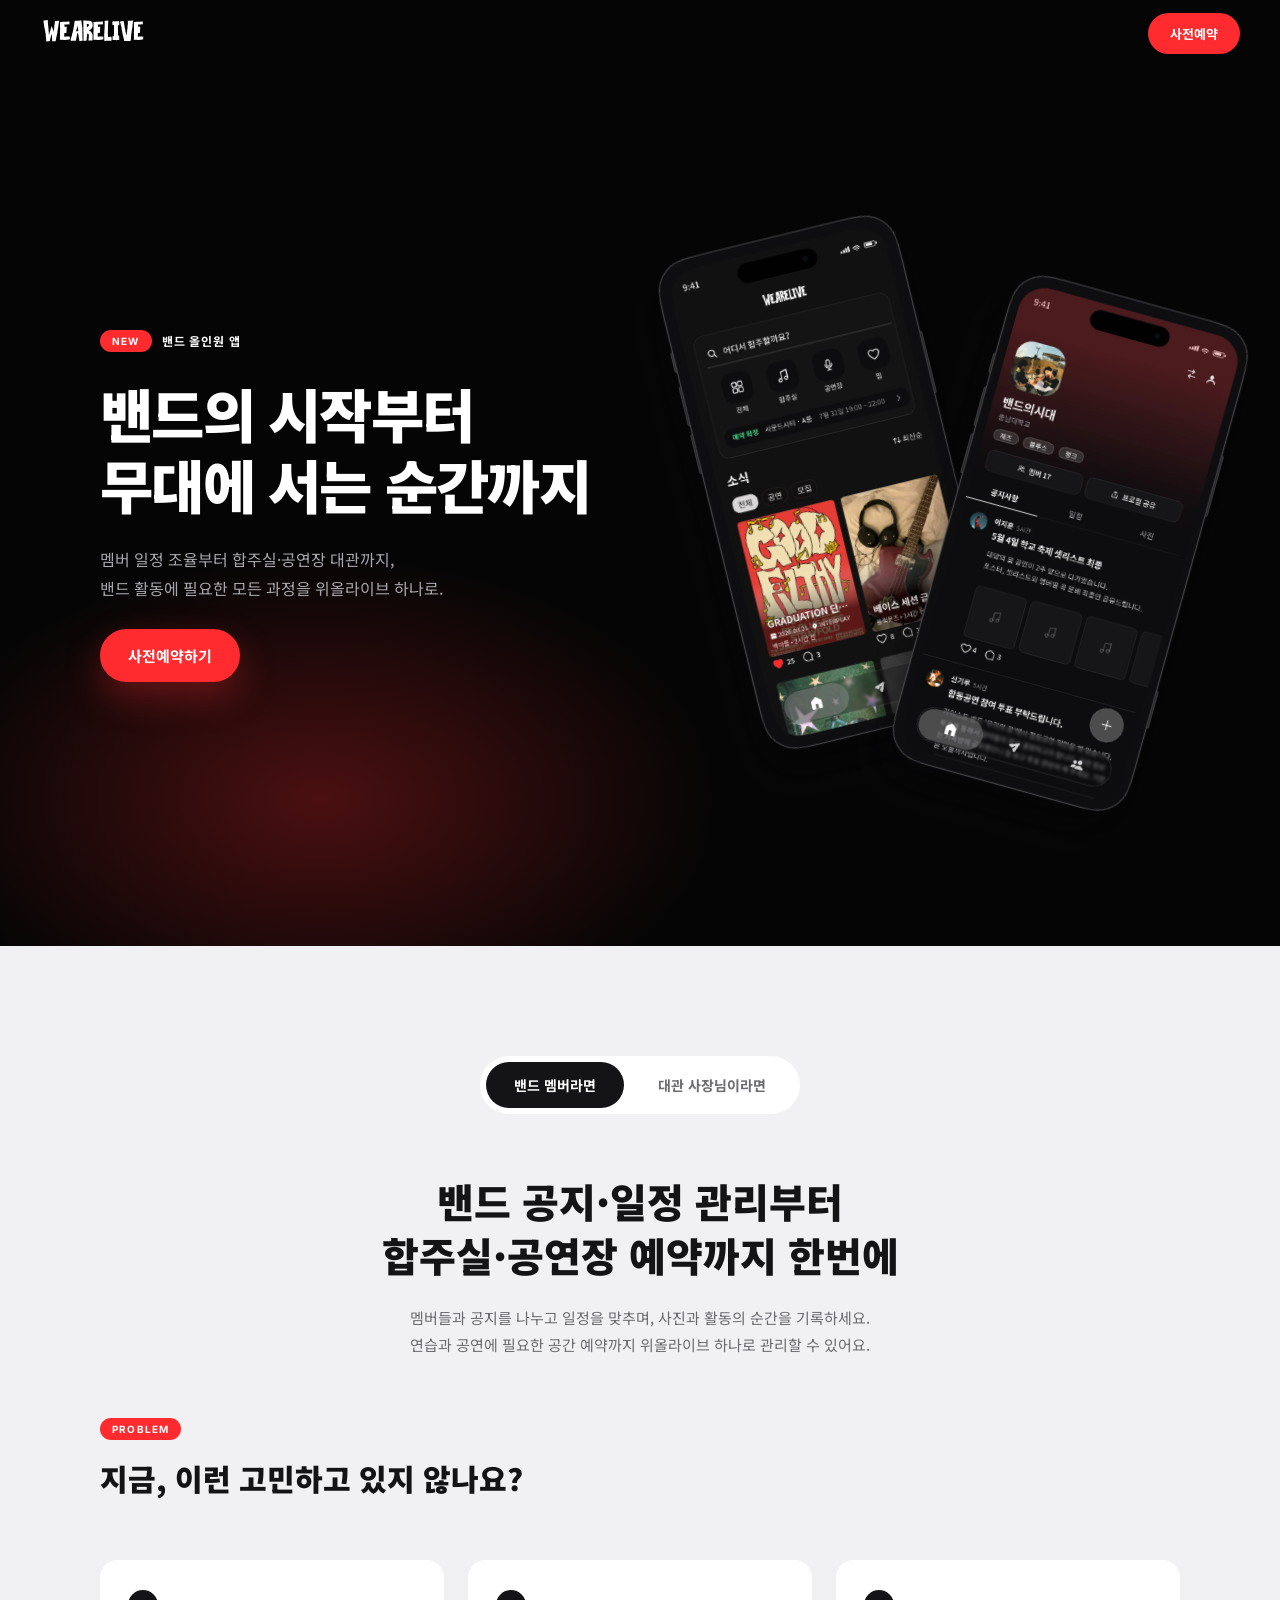
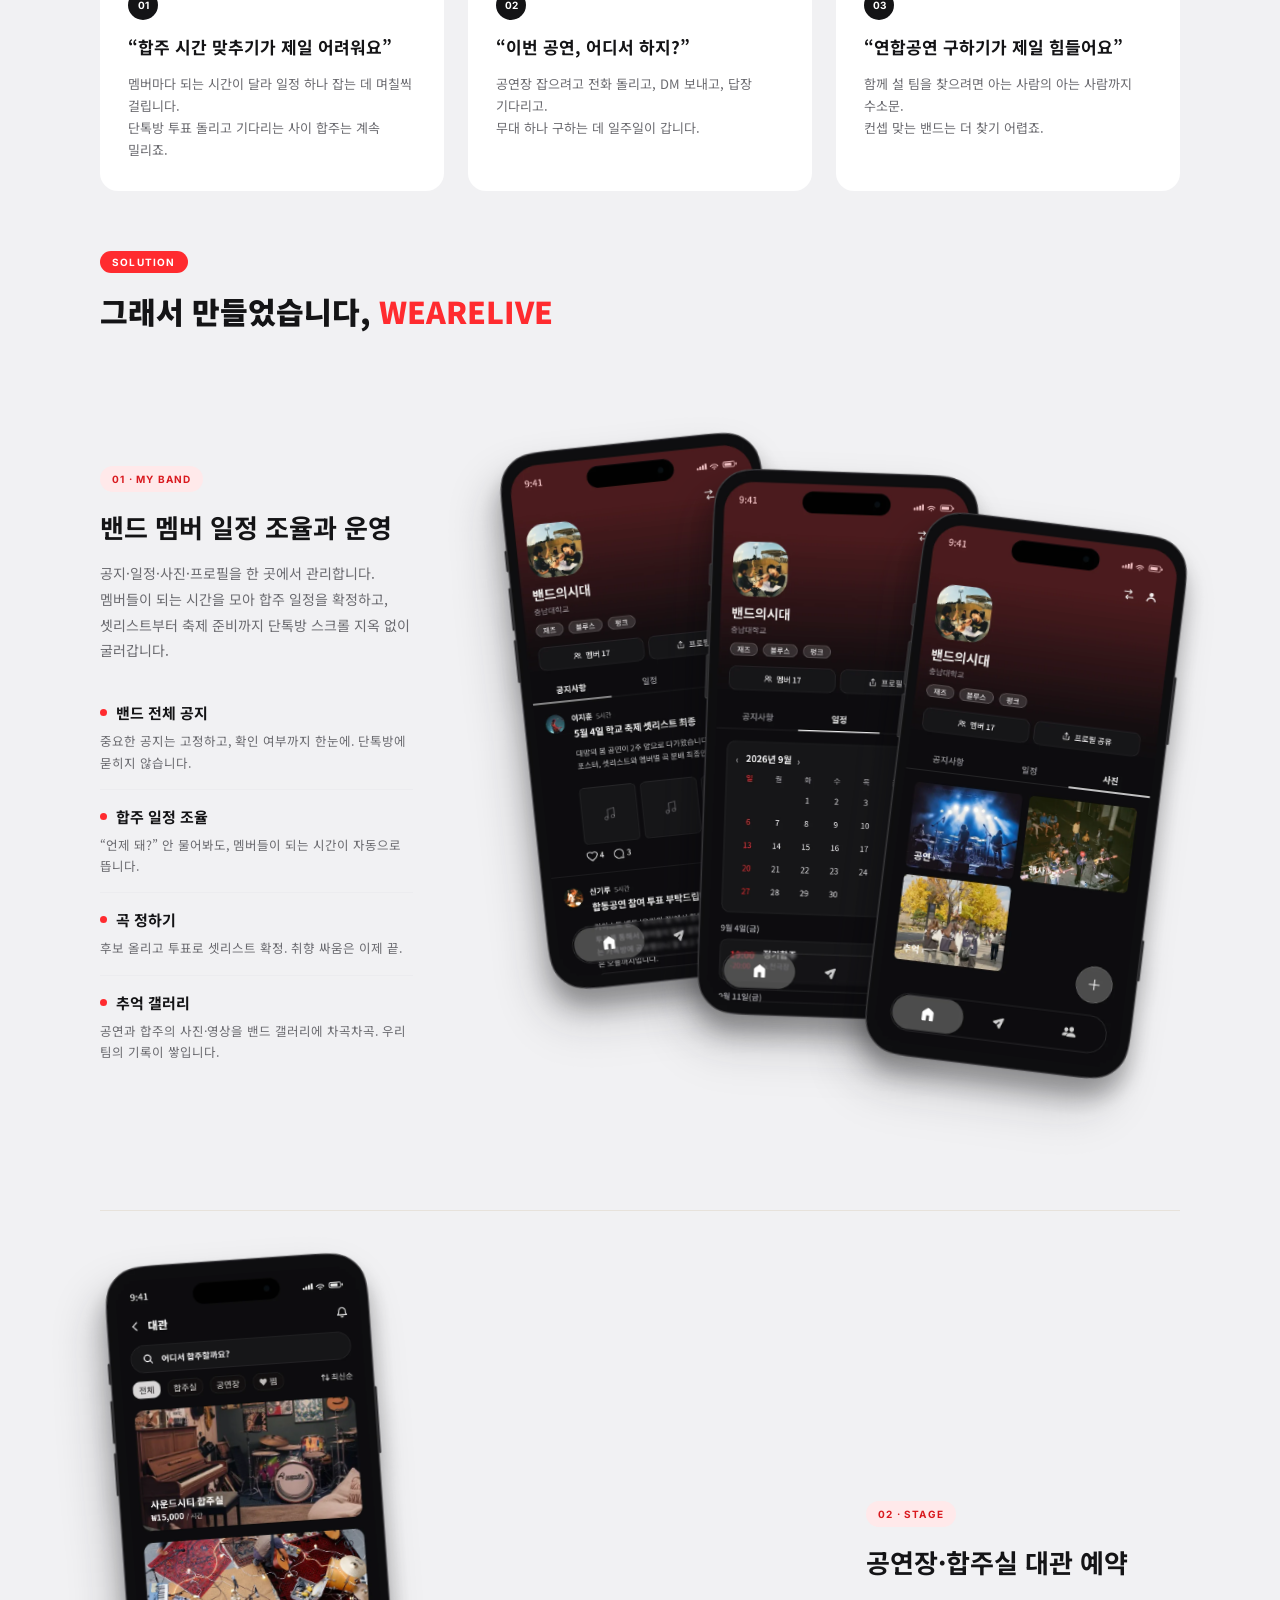
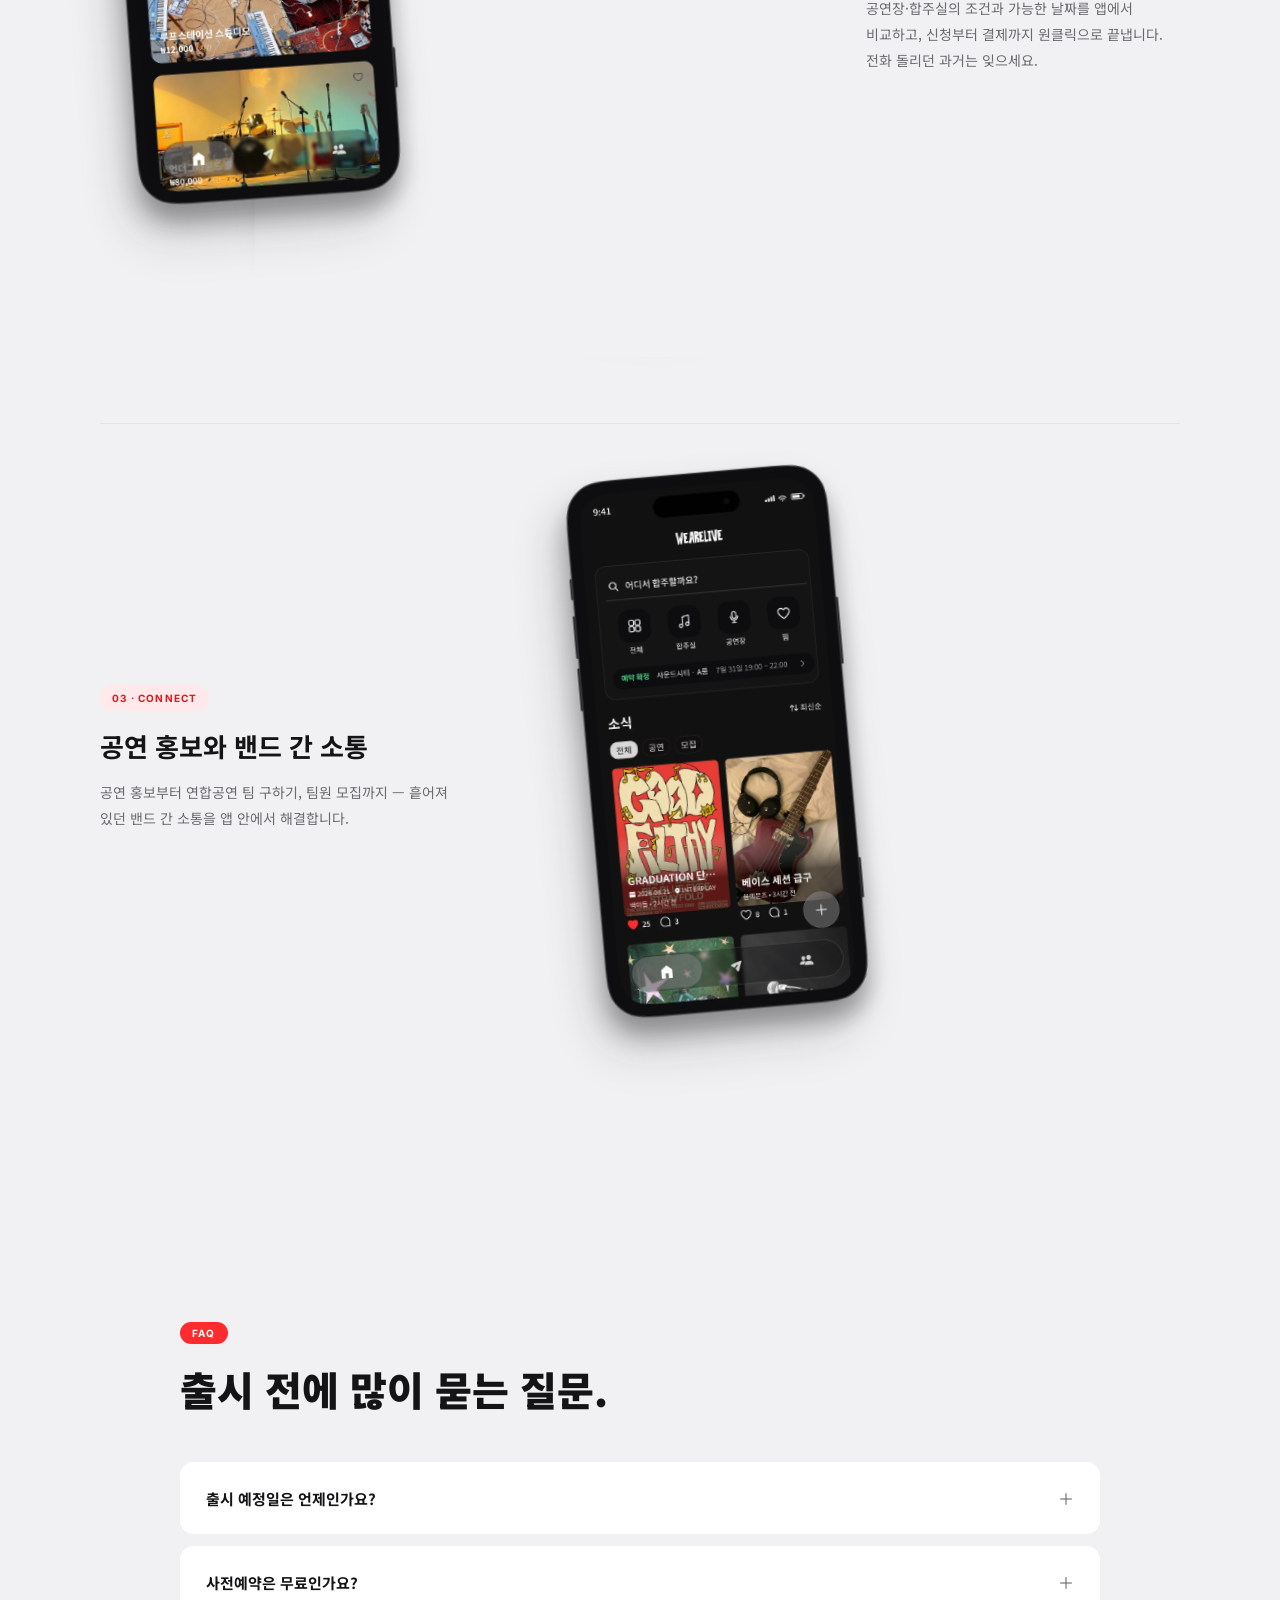
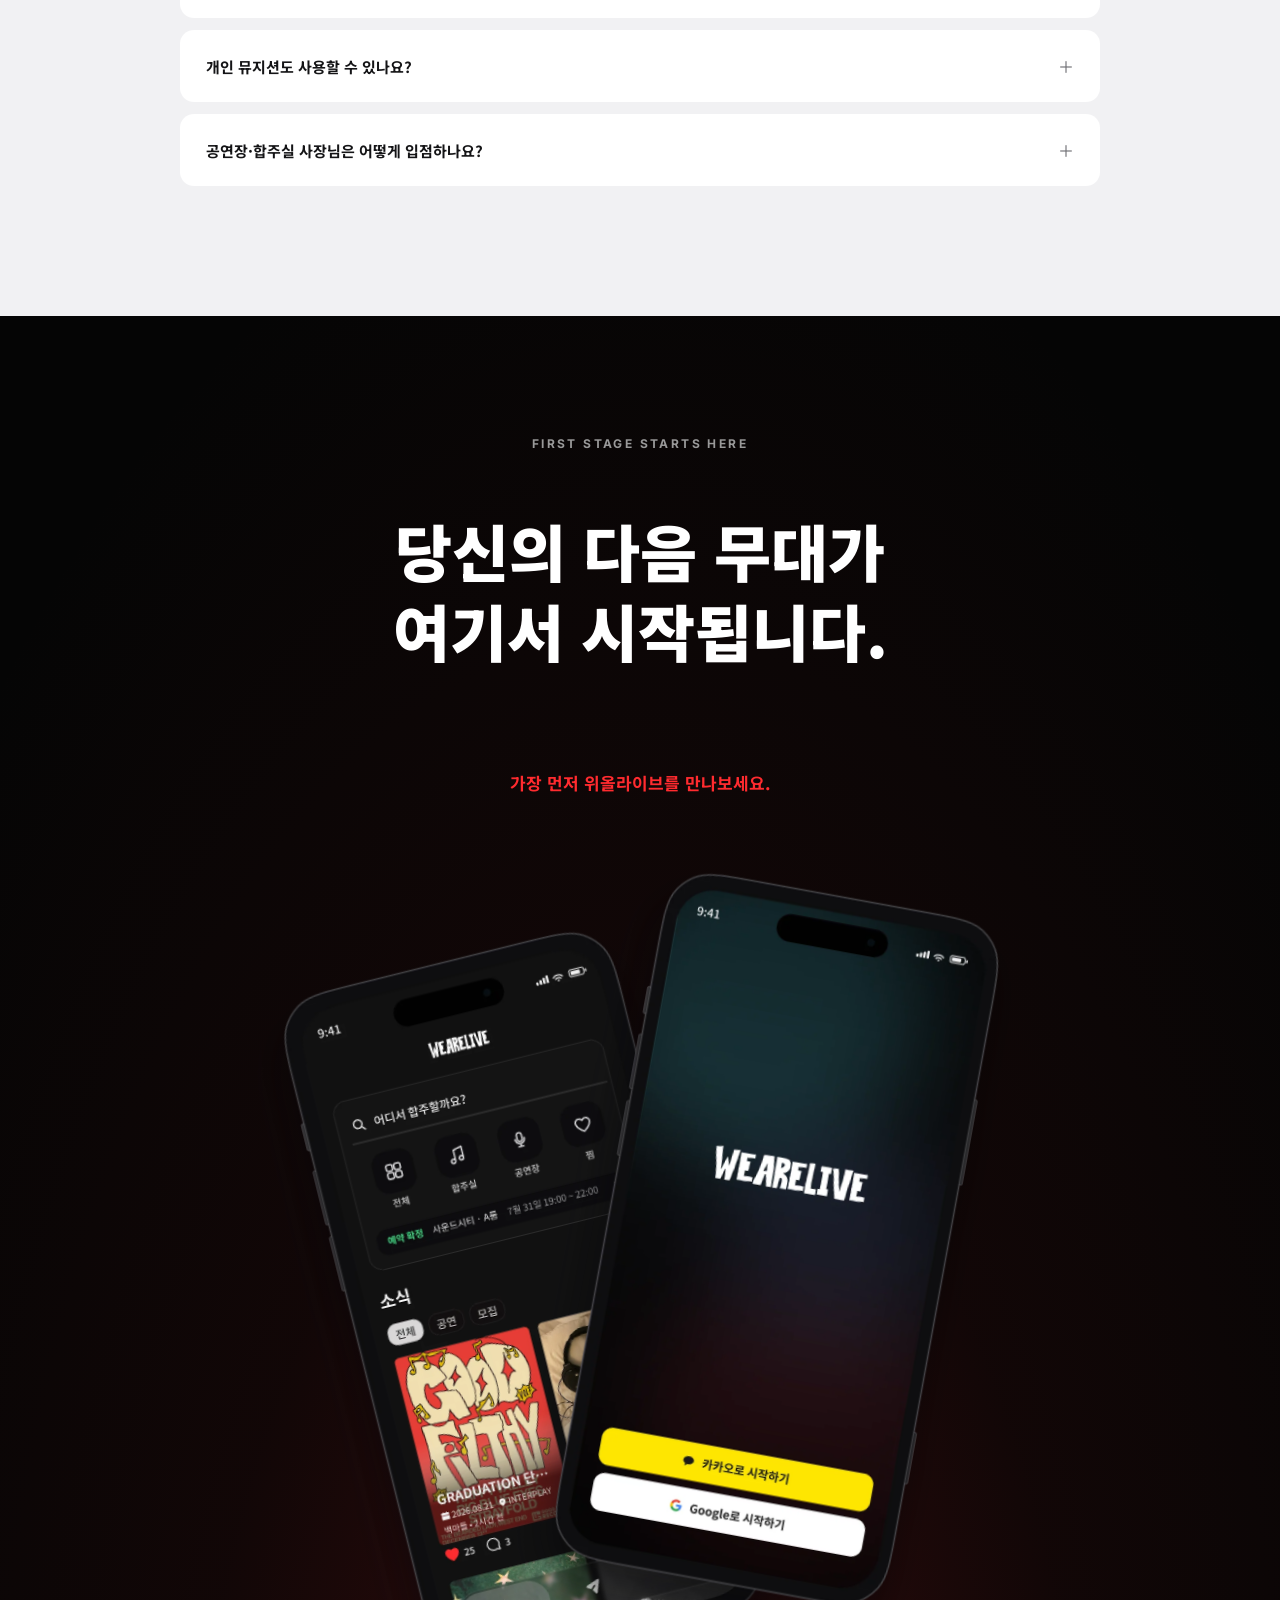
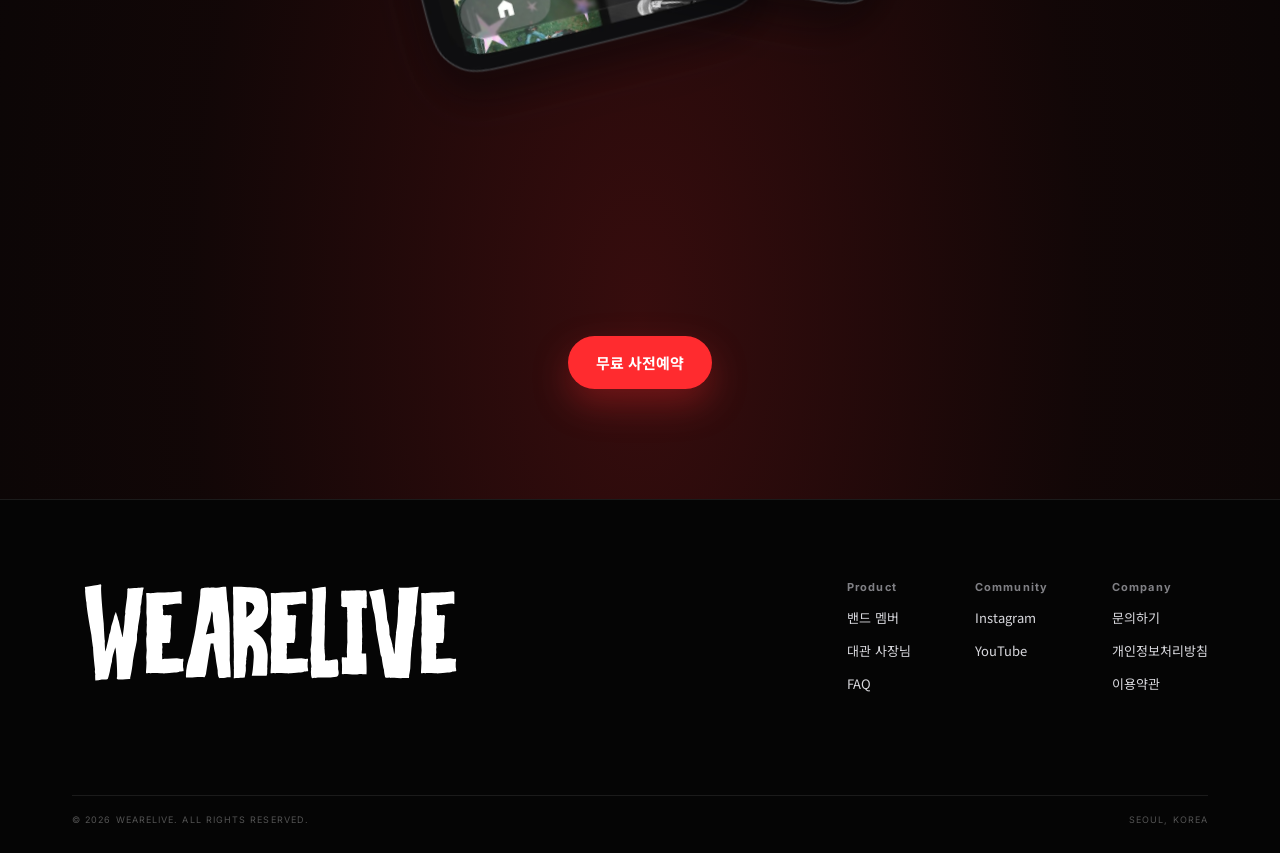
==== commit 2b266106: "솔루션 섹션 폰 목업에 약간의 회전 적용 Co-Authored-By: Claude Opus 5.5 <noreply@anthropic.com>" ====
--- a/index.html
+++ b/index.html
@@ -140,17 +140,17 @@
           <div class="solution-row__visual">
             <div class="phone-collage" style="width:677px;aspect-ratio:677 / 669">
               <div class="phone-collage__box" style="left:0%;top:0%;width:45.495%;height:86.846%">
-                <div class="phone-collage__phone" style="width:100%;height:100%">
+                <div class="phone-collage__phone" style="width:100%;height:100%;transform:rotate(-6deg)">
                   <img class="phone-shot" src="assets/band/phone-band-notice.webp" alt="밴드 공지사항 화면" decoding="async" loading="lazy">
                 </div>
               </div>
               <div class="phone-collage__box" style="left:26.44%;top:4.634%;width:45.938%;height:87.892%">
-                <div class="phone-collage__phone" style="width:100%;height:100%">
+                <div class="phone-collage__phone" style="width:100%;height:100%;transform:rotate(2deg)">
                   <img class="phone-shot" src="assets/band/phone-band-schedule.webp" alt="밴드 일정 캘린더 화면" decoding="async" loading="lazy">
                 </div>
               </div>
               <div class="phone-collage__box" style="left:53.914%;top:12.257%;width:46.086%;height:87.743%">
-                <div class="phone-collage__phone" style="width:100%;height:100%">
+                <div class="phone-collage__phone" style="width:100%;height:100%;transform:rotate(7deg)">
                   <img class="phone-shot" src="assets/band/phone-band-photos.webp" alt="밴드 사진 갤러리 화면" decoding="async" loading="lazy">
                 </div>
               </div>
@@ -170,17 +170,17 @@
           <div class="solution-row__visual">
             <div class="phone-collage" style="width:676px;aspect-ratio:676 / 664">
               <div class="phone-collage__box" style="left:0%;top:0%;width:45.562%;height:87.5%">
-                <div class="phone-collage__phone" style="width:100%;height:100%">
+                <div class="phone-collage__phone" style="width:100%;height:100%;transform:rotate(-4deg)">
                   <img class="phone-shot" src="assets/band/phone-rental-list.webp" alt="합주실·공연장 대관 목록 화면" decoding="async" loading="lazy">
                 </div>
               </div>
               <div class="phone-collage__box" style="left:26.479%;top:4.97%;width:45.562%;height:87.349%">
-                <div class="phone-collage__phone" style="width:100%;height:100%">
+                <div class="phone-collage__phone" style="width:100%;height:100%;transform:rotate(3deg)">
                   <img class="phone-shot" src="assets/band/phone-rental-detail.webp" alt="합주실 상세 및 예약 화면" decoding="async" loading="lazy">
                 </div>
               </div>
               <div class="phone-collage__box" style="left:54.438%;top:12.5%;width:45.562%;height:87.5%">
-                <div class="phone-collage__phone" style="width:100%;height:100%">
+                <div class="phone-collage__phone" style="width:100%;height:100%;transform:rotate(8deg)">
                   <img class="phone-shot" src="assets/band/phone-chat-list.webp" alt="대관 채팅 목록 화면" decoding="async" loading="lazy">
                 </div>
               </div>
@@ -200,12 +200,12 @@
           <div class="solution-row__visual">
             <div class="phone-collage" style="width:615px;aspect-ratio:615 / 580">
               <div class="phone-collage__box" style="left:0%;top:0%;width:49.919%;height:100%">
-                <div class="phone-collage__phone" style="width:100%;height:100%">
+                <div class="phone-collage__phone" style="width:100%;height:100%;transform:rotate(-5deg)">
                   <img class="phone-shot" src="assets/band/phone-home.webp" alt="공연·모집 소식 피드 화면" decoding="async" loading="lazy">
                 </div>
               </div>
               <div class="phone-collage__box" style="left:49.919%;top:0%;width:50.081%;height:100%">
-                <div class="phone-collage__phone" style="width:100%;height:100%">
+                <div class="phone-collage__phone" style="width:100%;height:100%;transform:rotate(6deg)">
                   <img class="phone-shot" src="assets/band/phone-audition.webp" alt="보컬 오디션 공고 화면" decoding="async" loading="lazy">
                 </div>
               </div>
